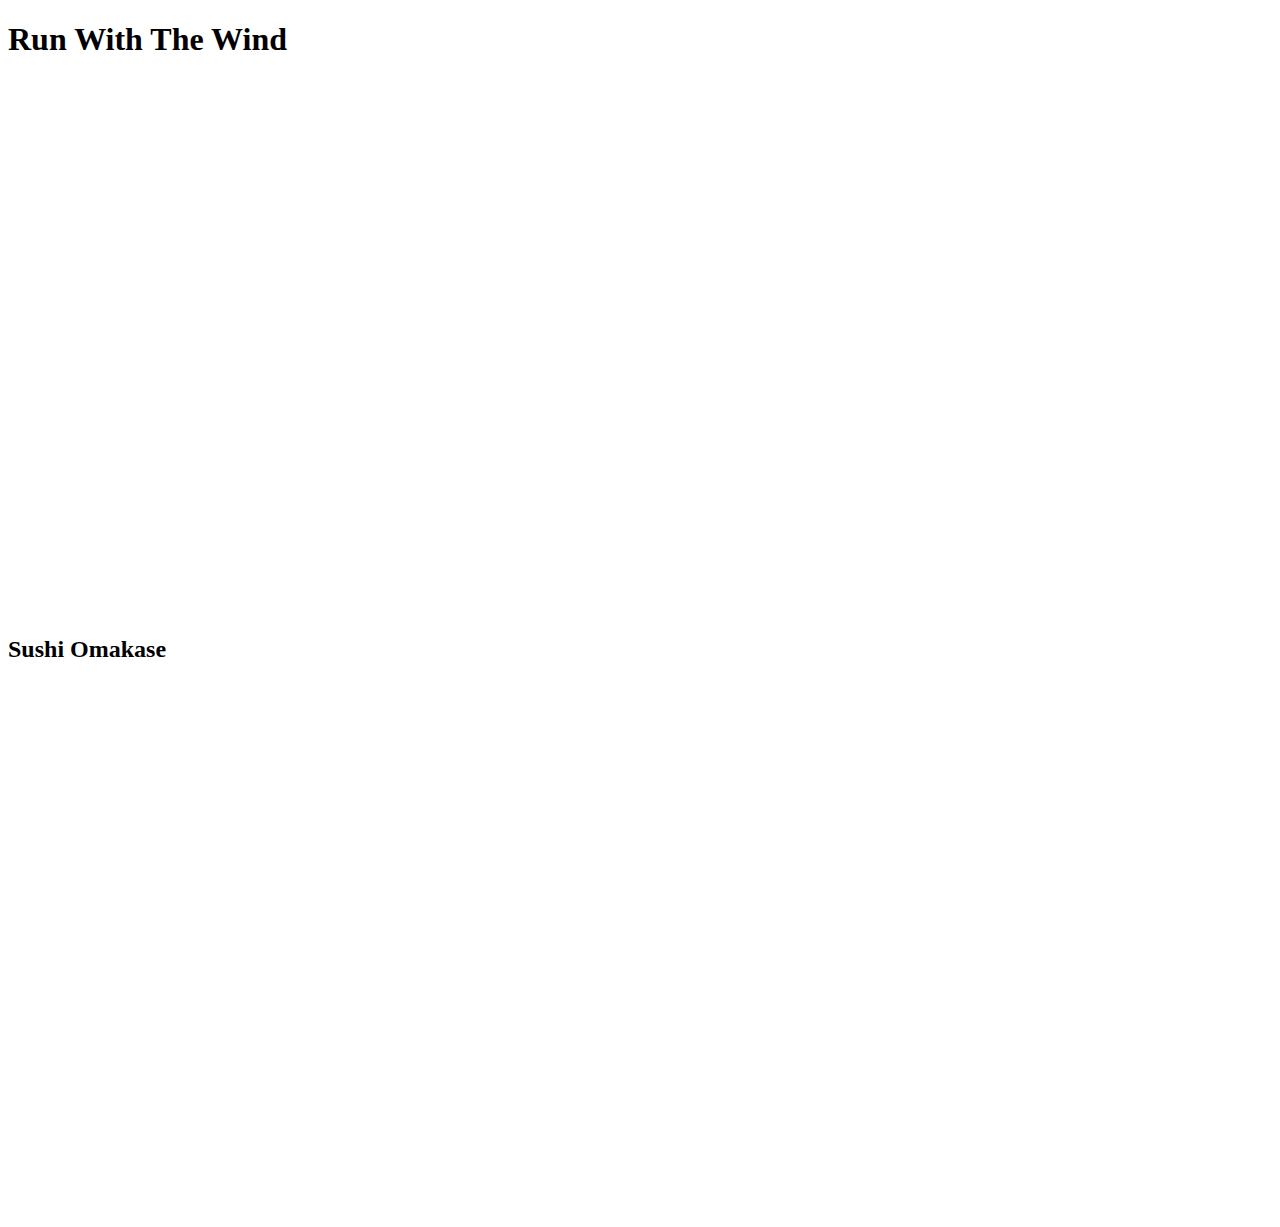
==== embeddingOriginalWork.html @ 17484946 "Add files via upload" ====
<!DOCTYPE html>
<html>
	<head>
		<title>Embedding Stuff</title>
	</head>
	<body>
		<h1>Run With The Wind</h1>
		<iframe width="945" height="532" src="https://www.youtube.com/embed/MO3uUf1KMXM" frameborder="0" allow="accelerometer; autoplay; encrypted-media; gyroscope; picture-in-picture" allowfullscreen></iframe>

		<h2>Sushi Omakase</h2>
		<iframe width="945" height="532" src="https://www.youtube.com/embed/W9p1xiET7dc?start=180" frameborder="0" allow="accelerometer; autoplay; encrypted-media; gyroscope; picture-in-picture" allowfullscreen></iframe>
		</body>
</html>
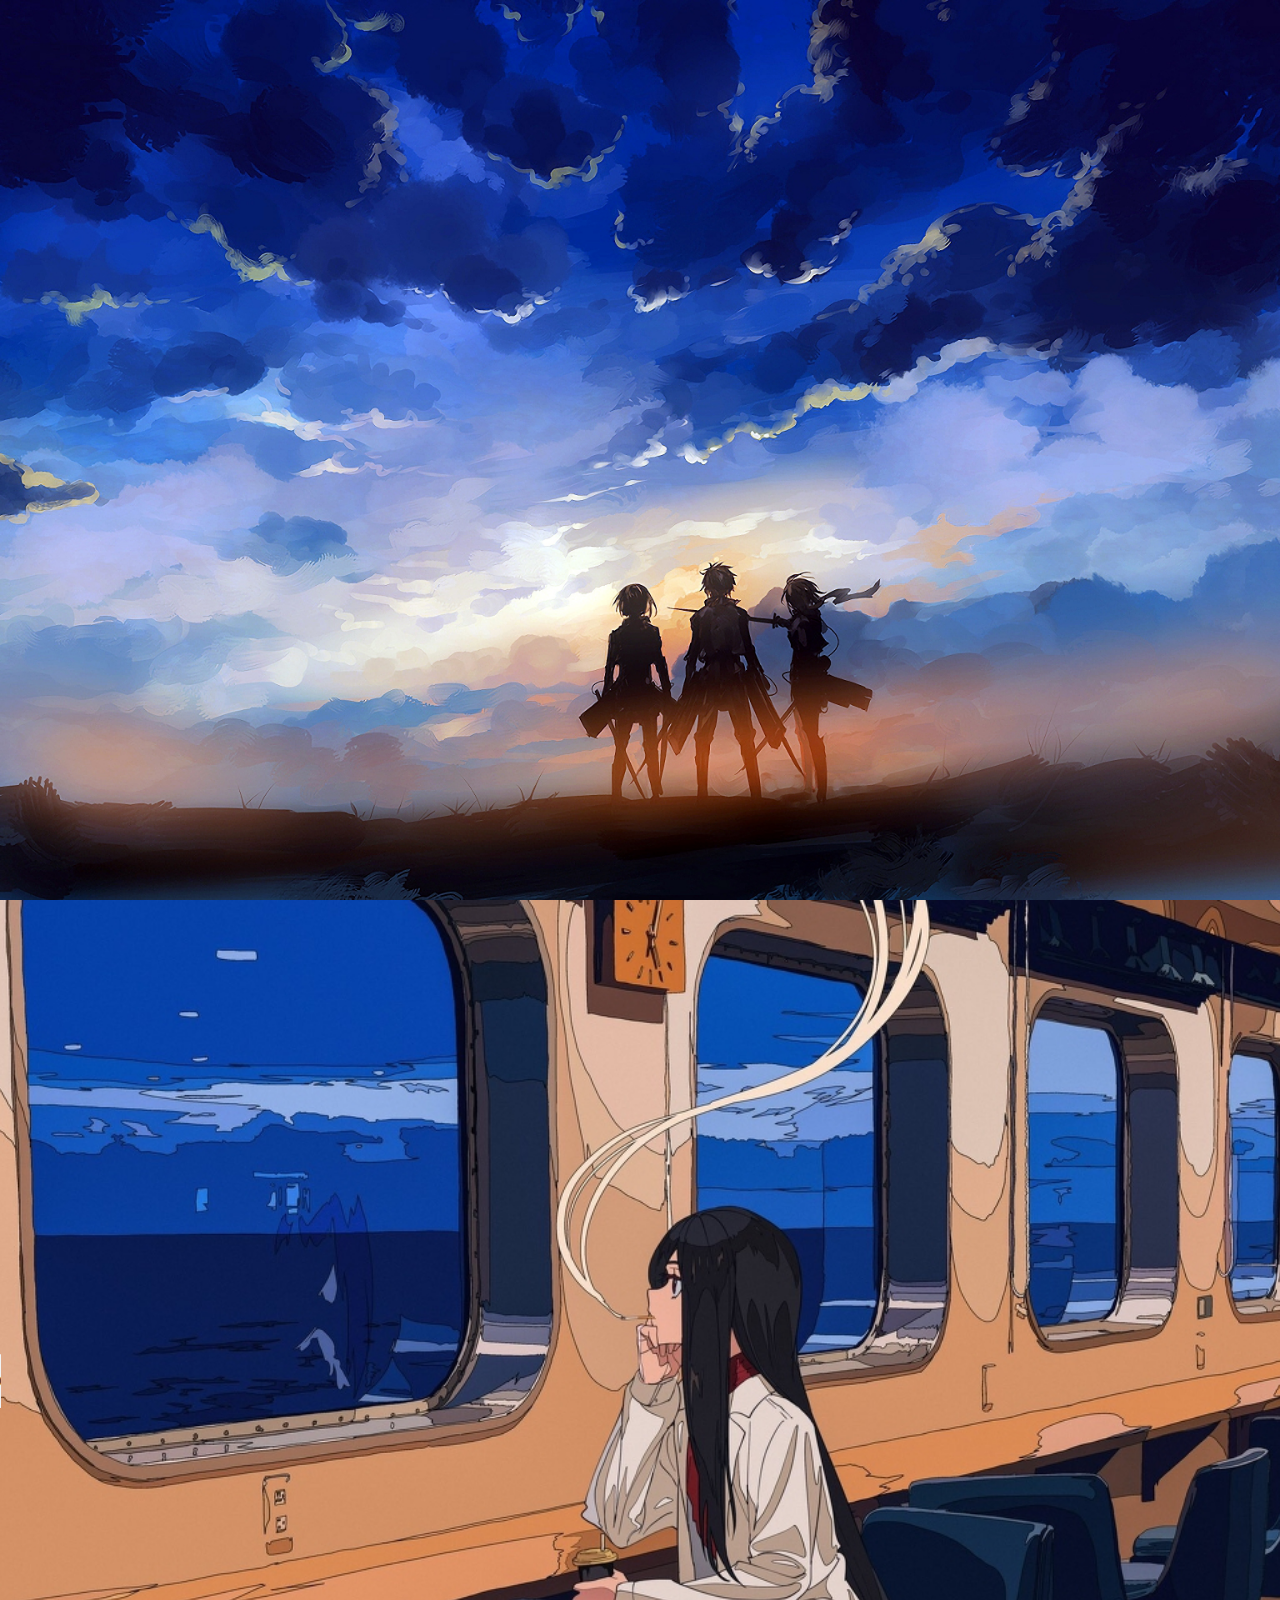
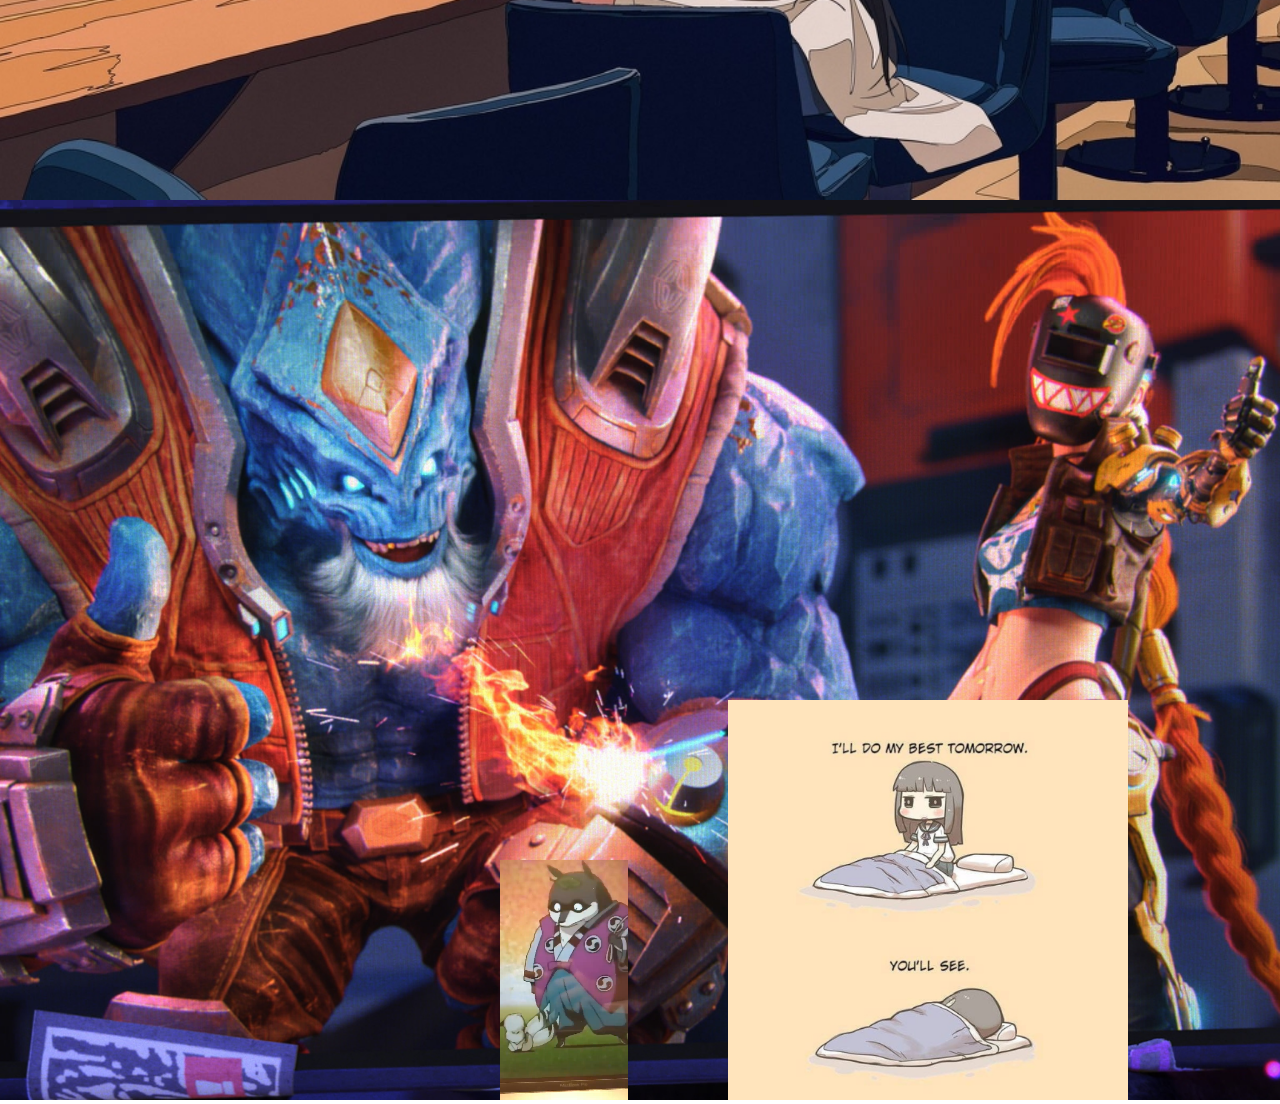
==== commit d61d80bd: "Add files via upload" ====
--- a/embeddingOriginalWork.html
+++ b/embeddingOriginalWork.html
@@ -2,12 +2,107 @@
 <html>
 	<head>
 		<title>Embedding Stuff</title>
+		
+		<!--CSS-->
+		<style type="text/css">
+		body, html {
+  			height: 100%;
+  			margin: 0;
+		}
+
+		.bg--1 {
+  			/* The image used */
+  			background-image: url("attack-on-titan-mikasa-eren-armin-t546.jpg");
+
+  			/* Full height */
+  			height: 100%; 
+
+  			/* Center and scale the image nicely */
+  			background-position: center center;
+  			background-repeat: no-repeat;
+  			background-size: cover;
+  			background-attachment: scroll;
+  			-webkit-background-size: cover;
+			-moz-background-size: cover;
+			-o-background-size: cover;
+			background-size: cover;
+		}
+
+		.bg--2 {
+  			/* The image used */
+  			background-image: url("pic.jpg");
+
+  			/* Full height */
+  			height: 100%; 
+
+  			/* Center and scale the image nicely */
+  			background-position: center center;
+  			background-repeat: no-repeat;
+  			background-size: cover;
+  			background-attachment: scroll;
+  			-webkit-background-size: cover;
+			-moz-background-size: cover;
+			-o-background-size: cover;
+			background-size: cover;
+		}
+
+		.bg--3 {
+  			/* The image used */
+  			background-image: url("pic2.jpg");
+
+  			/* Full height */
+  			height: 100%; 
+
+  			/* Center and scale the image nicely */
+  			background-position: center center;
+  			background-repeat: no-repeat;
+  			background-size: cover;
+  			background-attachment: scroll;
+  			-webkit-background-size: cover;
+			-moz-background-size: cover;
+			-o-background-size: cover;
+			background-size: cover;
+		}
+
+		</style>
 	</head>
-	<body>
-		<h1>Run With The Wind</h1>
-		<iframe width="945" height="532" src="https://www.youtube.com/embed/MO3uUf1KMXM" frameborder="0" allow="accelerometer; autoplay; encrypted-media; gyroscope; picture-in-picture" allowfullscreen></iframe>
+	<body >
+		<div class="bg--1">
 
-		<h2>Sushi Omakase</h2>
-		<iframe width="945" height="532" src="https://www.youtube.com/embed/W9p1xiET7dc?start=180" frameborder="0" allow="accelerometer; autoplay; encrypted-media; gyroscope; picture-in-picture" allowfullscreen></iframe>
+		<iframe width="745" height="332" src="https://www.youtube.com/embed/MO3uUf1KMXM" frameborder="0" allow="accelerometer; autoplay; encrypted-media; gyroscope; picture-in-picture" allowfullscreen align="left"></iframe>
+
+		<iframe width="735" height="332" src="https://www.youtube.com/embed/W9p1xiET7dc?start=180" frameborder="0" allow="accelerometer; autoplay; encrypted-media; gyroscope; picture-in-picture" allowfullscreen align="right"></iframe>
+
+	</div>
+
+		<div class="bg--2">
+
+		<iframe src="https://www.google.com/maps/embed?pb=!1m18!1m12!1m3!1d2687.515809611691!2d-122.31014454860384!3d47.65497519252576!2m3!1f0!2f0!3f0!3m2!1i1024!2i768!4f13.1!3m3!1m2!1s0x549014f2ab81c35f%3A0x6dda64382ddc87a4!2sMary+Gates+Hall%2C+1851+NE+Grant+Ln%2C+Seattle%2C+WA+98105!5e0!3m2!1sen!2sus!4v1547488081466" width="600" height="450" frameborder="0" style="border:0" allowfullscreen align="bottom"></iframe>
+
+		<footer>
+		<audio controls>
+  		<source src="zeldawave.ogg" type="audio/ogg">
+  		<source src="zeldawave.mp3" type="audio/mpeg">
+		Your browser does not support the audio element.
+		</audio>
+		</footer>
+
+	</div>
+
+		<div class="bg--3">
+
+		<iframe width="400" height="900" src="https://feed.mikle.com/widget/v2/99841/" height="560px" width="350px" class="fw-iframe" scrolling="no" frameborder="0" aling="right"></iframe>
+
+
+			<video width="320" height="240" align="right" autoplay>
+  		<source src="movie.mp4" type="video/mp4">
+  		<source src="movie.ogg" type="video/ogg">
+  		Your browser does not support the video tag.
+		</video>
+
+		<object data="screenshot.jpg" align="bottom" width="400" height="400"></object>
+
+	</div>
+		
 		</body>
 </html>